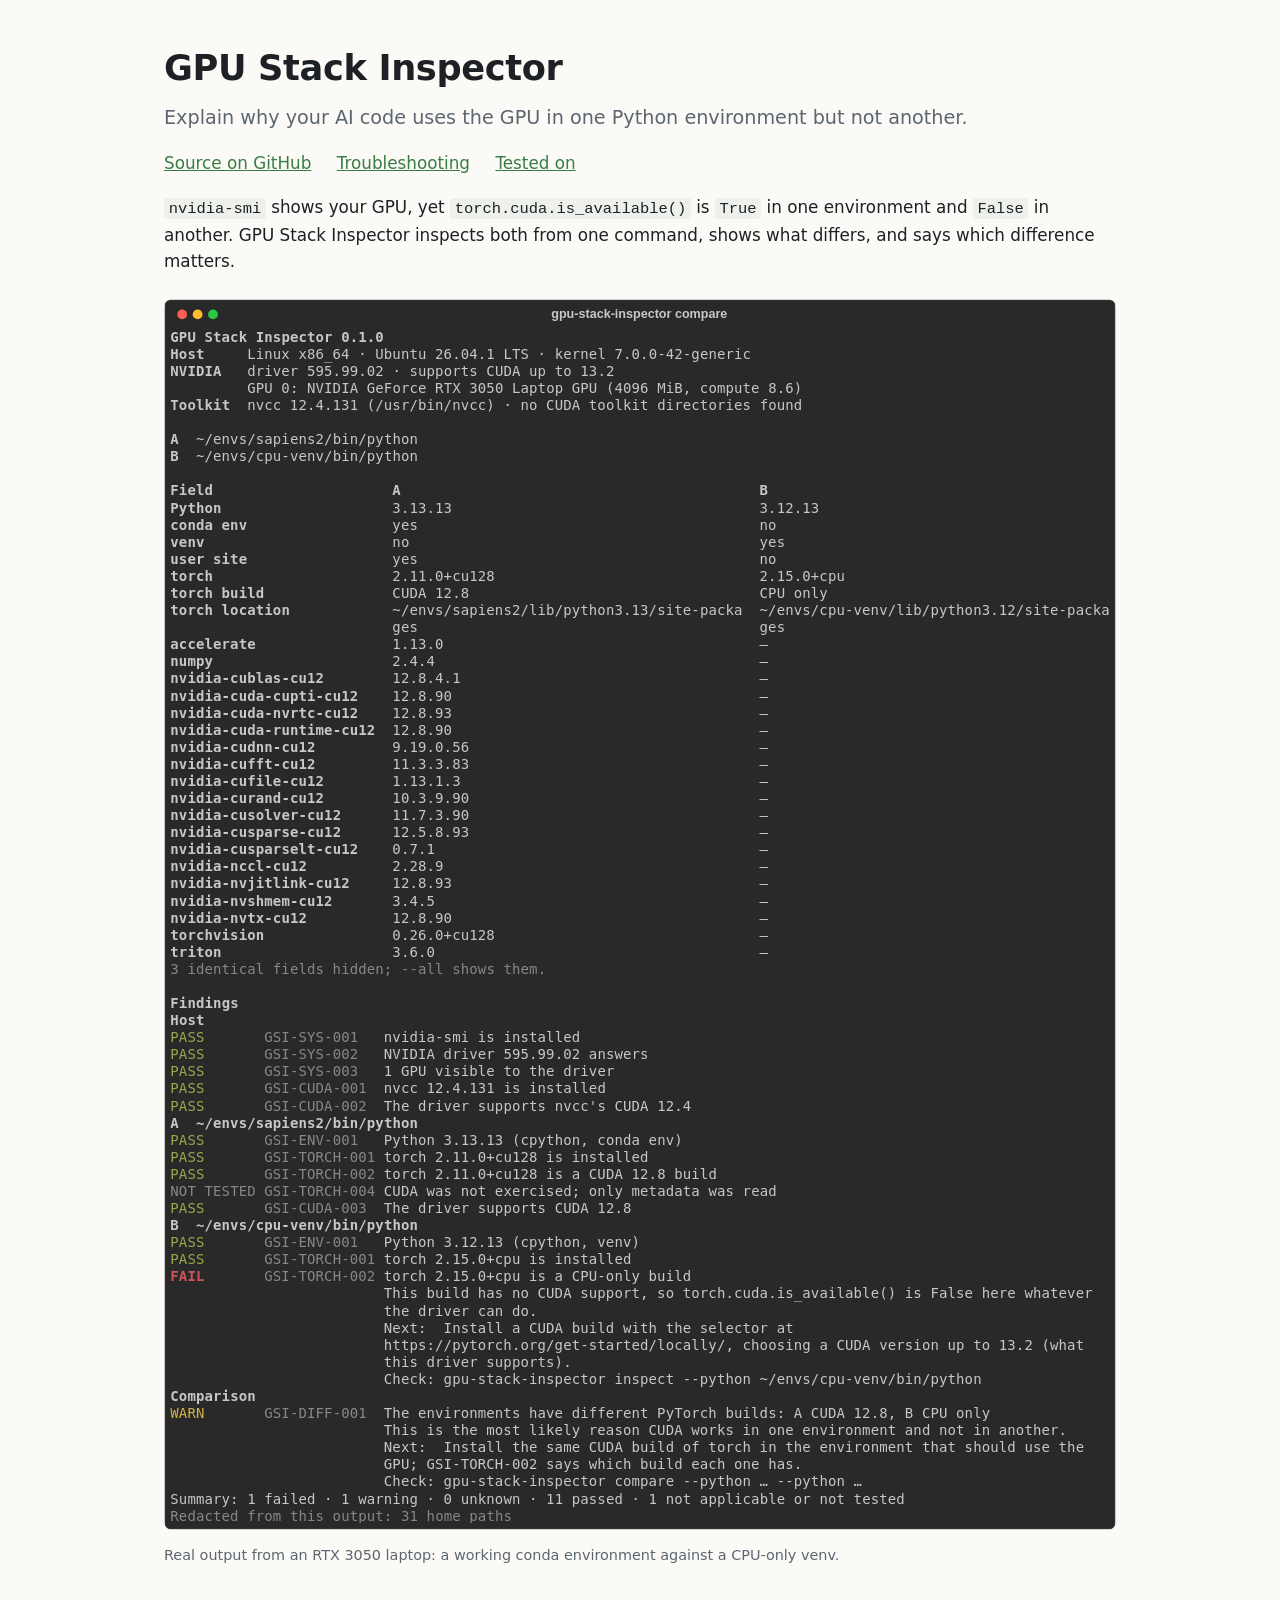
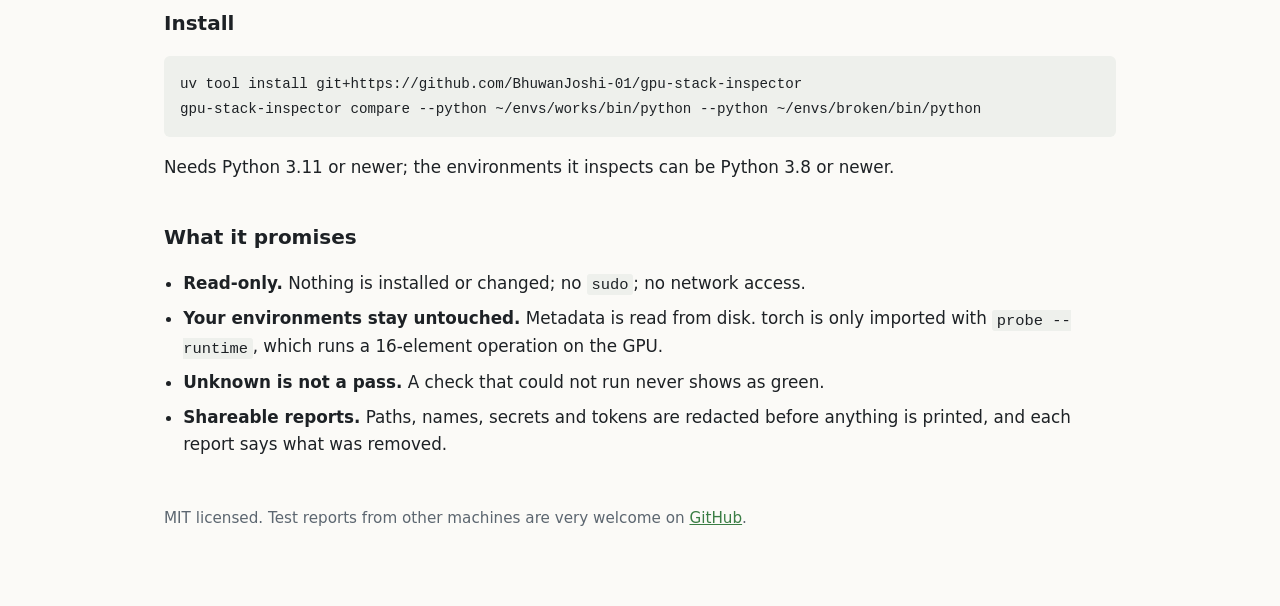
==== site/index.html @ 23713376 "Add a project website site/ is a single static page, like wayland-wallpaperengine's: the problem in " ====
<!doctype html>
<html lang="en">
<head>
  <meta charset="utf-8">
  <meta name="viewport" content="width=device-width, initial-scale=1">
  <title>GPU Stack Inspector</title>
  <meta name="description" content="Explain why your AI code uses the GPU in one Python environment but not another. Read-only, open source.">
  <link rel="stylesheet" href="style.css">
</head>
<body>
  <header>
    <h1>GPU Stack Inspector</h1>
    <p class="tagline">Explain why your AI code uses the GPU in one Python environment but not another.</p>
    <p class="links">
      <a href="https://github.com/BhuwanJoshi-01/gpu-stack-inspector">Source on GitHub</a>
      <a href="https://github.com/BhuwanJoshi-01/gpu-stack-inspector/blob/main/docs/troubleshooting.md">Troubleshooting</a>
      <a href="https://github.com/BhuwanJoshi-01/gpu-stack-inspector/blob/main/docs/support-matrix.md">Tested on</a>
    </p>
  </header>

  <main>
    <section>
      <p><code>nvidia-smi</code> shows your GPU, yet <code>torch.cuda.is_available()</code> is <code>True</code> in one
        environment and <code>False</code> in another. GPU Stack Inspector inspects both from one command, shows what
        differs, and says which difference matters.</p>
      <figure>
        <img src="assets/compare.svg" alt="compare output from a laptop with an RTX 3050: a conda environment with a CUDA 12.8 build of torch against a venv with a CPU-only build; the CPU-only build fails GSI-TORCH-002 and the comparison warns that the builds differ.">
        <figcaption>Real output from an RTX 3050 laptop: a working conda environment against a CPU-only venv.</figcaption>
      </figure>
    </section>

    <section>
      <h2>Install</h2>
      <pre><code>uv tool install git+https://github.com/BhuwanJoshi-01/gpu-stack-inspector
gpu-stack-inspector compare --python ~/envs/works/bin/python --python ~/envs/broken/bin/python</code></pre>
      <p>Needs Python 3.11 or newer; the environments it inspects can be Python 3.8 or newer.</p>
    </section>

    <section class="promises">
      <h2>What it promises</h2>
      <ul>
        <li><strong>Read-only.</strong> Nothing is installed or changed; no <code>sudo</code>; no network access.</li>
        <li><strong>Your environments stay untouched.</strong> Metadata is read from disk. torch is only imported with
          <code>probe --runtime</code>, which runs a 16-element operation on the GPU.</li>
        <li><strong>Unknown is not a pass.</strong> A check that could not run never shows as green.</li>
        <li><strong>Shareable reports.</strong> Paths, names, secrets and tokens are redacted before anything is
          printed, and each report says what was removed.</li>
      </ul>
    </section>
  </main>

  <footer>
    <p>MIT licensed. Test reports from other machines are very welcome on
      <a href="https://github.com/BhuwanJoshi-01/gpu-stack-inspector/issues">GitHub</a>.</p>
  </footer>
</body>
</html>
---- site/style.css ----
:root {
  --ink: #1d2125;
  --muted: #5c6670;
  --accent: #3a7d44;
  --paper: #fbfaf7;
  --code: #eef0ec;
  color-scheme: light dark;
}

@media (prefers-color-scheme: dark) {
  :root { --ink: #e6e8e3; --muted: #a2aaa2; --accent: #7fc48a; --paper: #15181a; --code: #23282b; }
}

* { box-sizing: border-box; }

body {
  margin: 0 auto;
  max-width: 62rem;
  padding: 2.5rem 1.25rem 4rem;
  background: var(--paper);
  color: var(--ink);
  font: 1.05rem/1.6 system-ui, -apple-system, "Segoe UI", sans-serif;
}

h1 { font-size: 2.2rem; margin: 0; letter-spacing: -0.01em; }
h2 { font-size: 1.25rem; margin-top: 2.5rem; }
.tagline { font-size: 1.2rem; color: var(--muted); margin: 0.4rem 0 1rem; }
.links a { margin-right: 1.25rem; }
a { color: var(--accent); }

code, pre { font-family: ui-monospace, "SFMono-Regular", Menlo, monospace; font-size: 0.92em; }
code { background: var(--code); padding: 0.1em 0.3em; border-radius: 3px; }
pre { background: var(--code); padding: 1rem; overflow-x: auto; border-radius: 6px; }
pre code { padding: 0; background: none; }

figure { margin: 1.5rem 0; }
figure img { width: 100%; height: auto; border-radius: 8px; }
figcaption { color: var(--muted); font-size: 0.9rem; margin-top: 0.4rem; }

.promises ul { padding-left: 1.2rem; }
.promises li { margin-bottom: 0.5rem; }
footer { margin-top: 3rem; color: var(--muted); font-size: 0.95rem; }
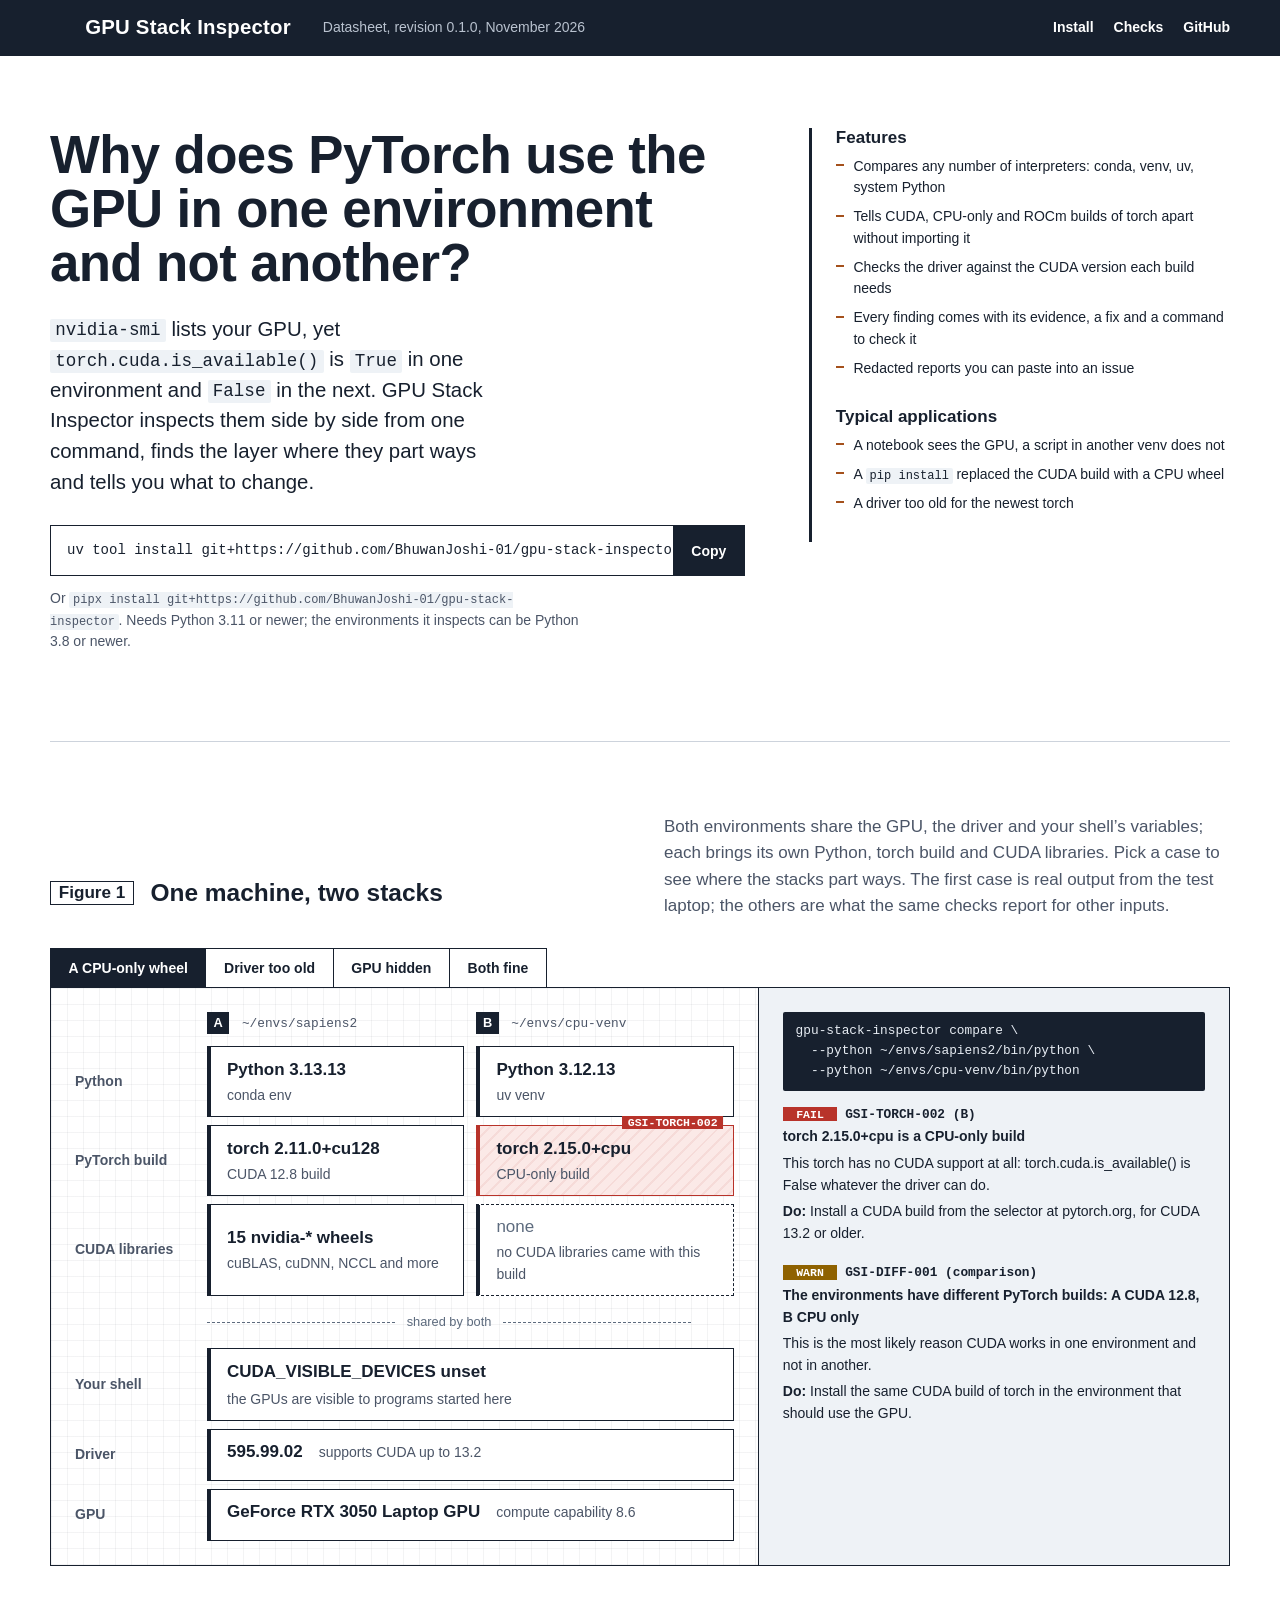
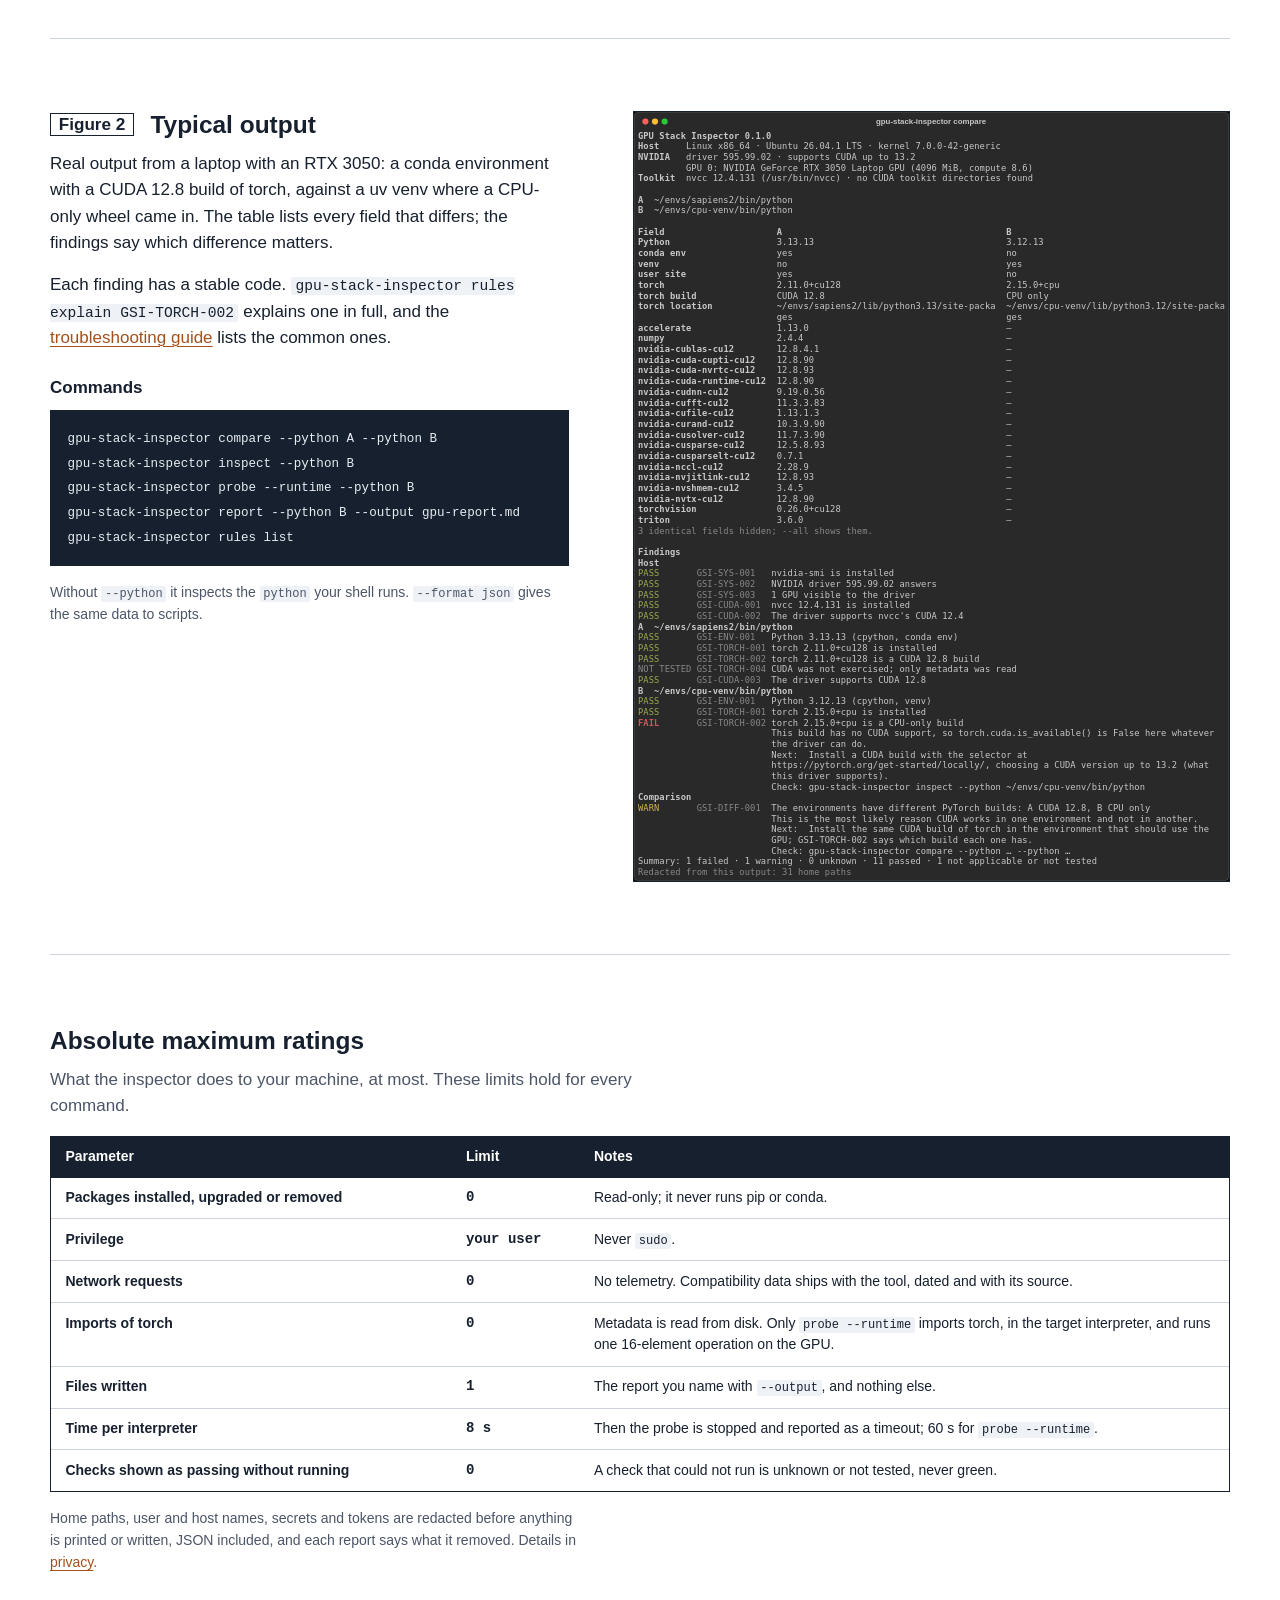
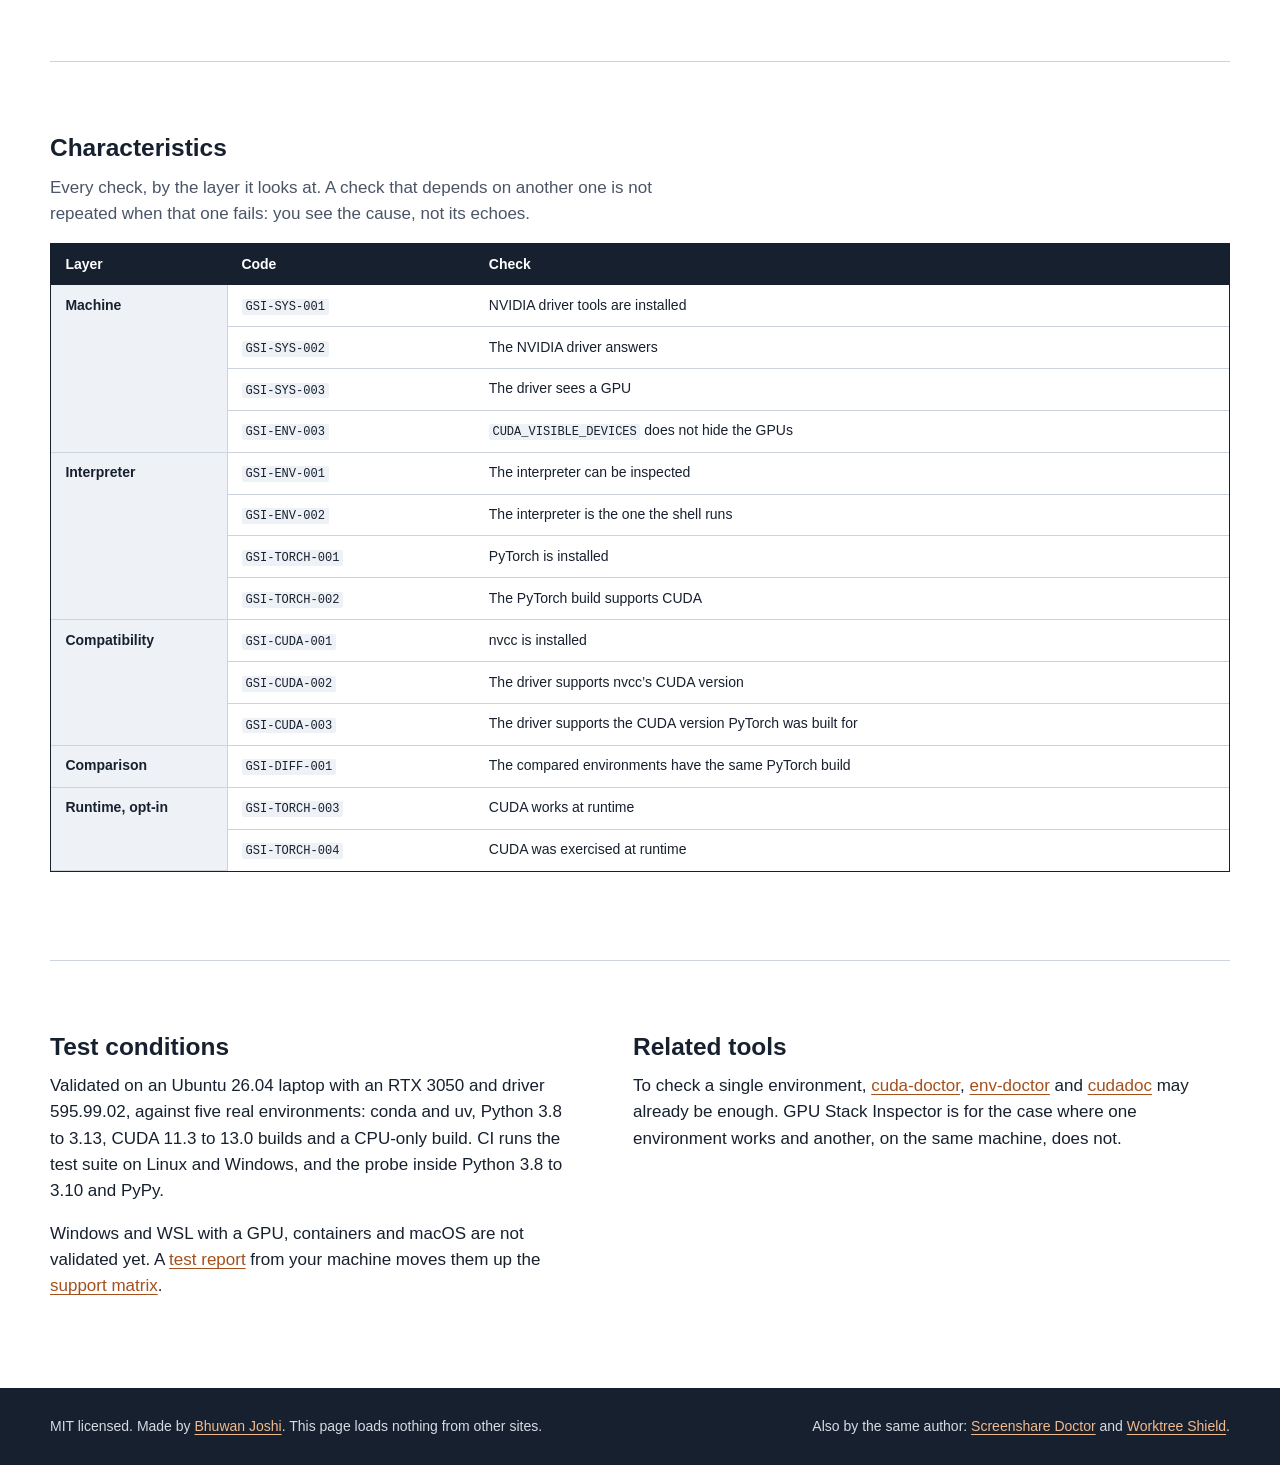
==== commit f481fcfa: "Redesign the website as a component datasheet The page now reads like a datasheet, the format GPU us" ====
--- a/site/index.html
+++ b/site/index.html
@@ -1,57 +1,224 @@
 <!doctype html>
 <html lang="en">
 <head>
-  <meta charset="utf-8">
-  <meta name="viewport" content="width=device-width, initial-scale=1">
-  <title>GPU Stack Inspector</title>
-  <meta name="description" content="Explain why your AI code uses the GPU in one Python environment but not another. Read-only, open source.">
-  <link rel="stylesheet" href="style.css">
+<meta charset="utf-8">
+<meta name="viewport" content="width=device-width, initial-scale=1">
+<title>GPU Stack Inspector: why PyTorch uses the GPU in one environment and not another</title>
+<meta name="description" content="Compare several Python environments on one machine and find out why torch.cuda.is_available() is True in one and False in another. Read-only, open source, MIT.">
+<link rel="canonical" href="https://bhuwanjoshi-01.github.io/gpu-stack-inspector/">
+<meta property="og:type" content="website">
+<meta property="og:title" content="GPU Stack Inspector">
+<meta property="og:description" content="Find out why PyTorch uses the GPU in one Python environment but not another. One command, read-only, with the evidence.">
+<meta property="og:url" content="https://bhuwanjoshi-01.github.io/gpu-stack-inspector/">
+<meta property="og:image" content="https://bhuwanjoshi-01.github.io/gpu-stack-inspector/assets/social-card.png">
+<meta property="og:image:width" content="1280">
+<meta property="og:image:height" content="640">
+<meta property="og:image:alt" content="GPU Stack Inspector: two Python environments on one GPU, one with a CUDA build of torch and one with a CPU-only build, marked as the difference that matters.">
+<meta name="twitter:card" content="summary_large_image">
+<meta name="theme-color" content="#17202e">
+<link rel="icon" href="assets/favicon.svg" type="image/svg+xml">
+<link rel="preload" href="assets/fonts/archivo.woff2" as="font" type="font/woff2" crossorigin>
+<link rel="stylesheet" href="style.css">
+<script src="main.js" defer></script>
 </head>
 <body>
-  <header>
-    <h1>GPU Stack Inspector</h1>
-    <p class="tagline">Explain why your AI code uses the GPU in one Python environment but not another.</p>
-    <p class="links">
-      <a href="https://github.com/BhuwanJoshi-01/gpu-stack-inspector">Source on GitHub</a>
-      <a href="https://github.com/BhuwanJoshi-01/gpu-stack-inspector/blob/main/docs/troubleshooting.md">Troubleshooting</a>
-      <a href="https://github.com/BhuwanJoshi-01/gpu-stack-inspector/blob/main/docs/support-matrix.md">Tested on</a>
-    </p>
-  </header>
-
-  <main>
-    <section>
-      <p><code>nvidia-smi</code> shows your GPU, yet <code>torch.cuda.is_available()</code> is <code>True</code> in one
-        environment and <code>False</code> in another. GPU Stack Inspector inspects both from one command, shows what
-        differs, and says which difference matters.</p>
-      <figure>
-        <img src="assets/compare.svg" alt="compare output from a laptop with an RTX 3050: a conda environment with a CUDA 12.8 build of torch against a venv with a CPU-only build; the CPU-only build fails GSI-TORCH-002 and the comparison warns that the builds differ.">
-        <figcaption>Real output from an RTX 3050 laptop: a working conda environment against a CPU-only venv.</figcaption>
-      </figure>
-    </section>
-
-    <section>
-      <h2>Install</h2>
-      <pre><code>uv tool install git+https://github.com/BhuwanJoshi-01/gpu-stack-inspector
-gpu-stack-inspector compare --python ~/envs/works/bin/python --python ~/envs/broken/bin/python</code></pre>
-      <p>Needs Python 3.11 or newer; the environments it inspects can be Python 3.8 or newer.</p>
-    </section>
-
-    <section class="promises">
-      <h2>What it promises</h2>
-      <ul>
-        <li><strong>Read-only.</strong> Nothing is installed or changed; no <code>sudo</code>; no network access.</li>
-        <li><strong>Your environments stay untouched.</strong> Metadata is read from disk. torch is only imported with
-          <code>probe --runtime</code>, which runs a 16-element operation on the GPU.</li>
-        <li><strong>Unknown is not a pass.</strong> A check that could not run never shows as green.</li>
-        <li><strong>Shareable reports.</strong> Paths, names, secrets and tokens are redacted before anything is
-          printed, and each report says what was removed.</li>
+
+<header class="masthead">
+  <div class="wrap masthead-row">
+    <a class="part" href="#top" aria-label="GPU Stack Inspector, top of the page">
+      <svg class="part-mark" viewBox="0 0 32 32" aria-hidden="true"><use href="assets/favicon.svg#mark"/></svg>
+      <span class="part-name">GPU Stack Inspector</span>
+    </a>
+    <p class="part-rev">Datasheet, revision 0.1.0, November 2026</p>
+    <nav class="masthead-nav" aria-label="Page">
+      <a href="#install">Install</a>
+      <a href="#checks">Checks</a>
+      <a href="https://github.com/BhuwanJoshi-01/gpu-stack-inspector">GitHub</a>
+    </nav>
+  </div>
+</header>
+
+<main id="top">
+  <section class="intro wrap" aria-labelledby="title">
+    <div class="intro-main">
+      <h1 id="title">Why does PyTorch use the GPU in one environment and not another?</h1>
+      <p class="lede"><code>nvidia-smi</code> lists your GPU, yet <code>torch.cuda.is_available()</code> is
+        <code>True</code> in one environment and <code>False</code> in the next. GPU Stack Inspector inspects them
+        side by side from one command, finds the layer where they part ways and tells you what to change.</p>
+      <div class="command" id="install">
+        <code id="install-command">uv tool install git+https://github.com/BhuwanJoshi-01/gpu-stack-inspector</code>
+        <button class="copy" type="button" data-copy="install-command">Copy</button>
+      </div>
+      <p class="fine">Or <code>pipx install git+https://github.com/BhuwanJoshi-01/gpu-stack-inspector</code>.
+        Needs Python 3.11 or newer; the environments it inspects can be Python 3.8 or newer.</p>
+    </div>
+    <aside class="intro-side" aria-label="Summary">
+      <h2 class="side-title">Features</h2>
+      <ul class="ticks">
+        <li>Compares any number of interpreters: conda, venv, uv, system Python</li>
+        <li>Tells CUDA, CPU-only and ROCm builds of torch apart without importing it</li>
+        <li>Checks the driver against the CUDA version each build needs</li>
+        <li>Every finding comes with its evidence, a fix and a command to check it</li>
+        <li>Redacted reports you can paste into an issue</li>
       </ul>
-    </section>
-  </main>
-
-  <footer>
-    <p>MIT licensed. Test reports from other machines are very welcome on
-      <a href="https://github.com/BhuwanJoshi-01/gpu-stack-inspector/issues">GitHub</a>.</p>
-  </footer>
+      <h2 class="side-title">Typical applications</h2>
+      <ul class="ticks">
+        <li>A notebook sees the GPU, a script in another venv does not</li>
+        <li>A <code>pip install</code> replaced the CUDA build with a CPU wheel</li>
+        <li>A driver too old for the newest torch</li>
+      </ul>
+    </aside>
+  </section>
+
+  <section class="figure-block wrap" aria-labelledby="diagram-title">
+    <div class="figure-head">
+      <h2 id="diagram-title"><span class="fig-no">Figure 1</span> One machine, two stacks</h2>
+      <p>Both environments share the GPU, the driver and your shell’s variables; each brings its own Python,
+        torch build and CUDA libraries. Pick a case to see where the stacks part ways. The first case is real
+        output from the test laptop; the others are what the same checks report for other inputs.</p>
+    </div>
+
+    <div class="cases" role="tablist" aria-label="Cases">
+      <button role="tab" type="button" id="case-cpu" aria-controls="diagram" aria-selected="true" data-case="cpu">A CPU-only wheel</button>
+      <button role="tab" type="button" id="case-driver" aria-controls="diagram" aria-selected="false" tabindex="-1" data-case="driver">Driver too old</button>
+      <button role="tab" type="button" id="case-hidden" aria-controls="diagram" aria-selected="false" tabindex="-1" data-case="hidden">GPU hidden</button>
+      <button role="tab" type="button" id="case-ok" aria-controls="diagram" aria-selected="false" tabindex="-1" data-case="ok">Both fine</button>
+    </div>
+
+    <div class="diagram" id="diagram" role="tabpanel" aria-labelledby="case-cpu" data-case="cpu">
+      <div class="stacks">
+        <p class="layer-label" style="grid-area: lpy">Python</p>
+        <p class="layer-label" style="grid-area: lto">PyTorch build</p>
+        <p class="layer-label" style="grid-area: lli">CUDA libraries</p>
+        <p class="layer-label" style="grid-area: lsh">Your shell</p>
+        <p class="layer-label" style="grid-area: ldr">Driver</p>
+        <p class="layer-label" style="grid-area: lgp">GPU</p>
+
+        <p class="env-head" style="grid-area: ha"><span class="env-key">A</span> <span data-field="a-path"></span></p>
+        <p class="env-head" style="grid-area: hb"><span class="env-key">B</span> <span data-field="b-path"></span></p>
+
+        <div class="block" style="grid-area: apy" data-block="a-python"></div>
+        <div class="block" style="grid-area: ato" data-block="a-torch"></div>
+        <div class="block" style="grid-area: ali" data-block="a-libs"></div>
+        <div class="block" style="grid-area: bpy" data-block="b-python"></div>
+        <div class="block" style="grid-area: bto" data-block="b-torch"></div>
+        <div class="block" style="grid-area: bli" data-block="b-libs"></div>
+
+        <p class="shared-rule" style="grid-area: sr">shared by both</p>
+
+        <div class="block block-wide" style="grid-area: shell" data-block="shell"></div>
+        <div class="block block-wide" style="grid-area: drv" data-block="driver"></div>
+        <div class="block block-wide" style="grid-area: gpu" data-block="gpu"></div>
+      </div>
+
+      <div class="verdict" aria-live="polite">
+        <p class="verdict-command"><code data-field="command"></code></p>
+        <ul class="findings" data-field="findings"></ul>
+      </div>
+    </div>
+    <noscript><p class="fine">The diagram needs JavaScript to switch cases; Figure 2 shows real output.</p></noscript>
+  </section>
+
+  <section class="wrap two-col" aria-labelledby="output-title">
+    <div>
+      <h2 id="output-title"><span class="fig-no">Figure 2</span> Typical output</h2>
+      <p>Real output from a laptop with an RTX 3050: a conda environment with a CUDA 12.8 build of torch, against a
+        uv venv where a CPU-only wheel came in. The table lists every field that differs; the findings say which
+        difference matters.</p>
+      <p>Each finding has a stable code. <code>gpu-stack-inspector rules explain GSI-TORCH-002</code> explains one in
+        full, and the <a href="https://github.com/BhuwanJoshi-01/gpu-stack-inspector/blob/main/docs/troubleshooting.md">troubleshooting guide</a>
+        lists the common ones.</p>
+      <h3>Commands</h3>
+<pre class="listing"><code>gpu-stack-inspector compare --python A --python B
+gpu-stack-inspector inspect --python B
+gpu-stack-inspector probe --runtime --python B
+gpu-stack-inspector report --python B --output gpu-report.md
+gpu-stack-inspector rules list</code></pre>
+      <p class="fine">Without <code>--python</code> it inspects the <code>python</code> your shell runs.
+        <code>--format json</code> gives the same data to scripts.</p>
+    </div>
+    <figure class="terminal">
+      <img src="assets/compare.svg" width="1360" height="1758" loading="lazy" alt="compare output: a table of the two environments, where the torch build is CUDA 12.8 in A and CPU only in B and fifteen nvidia CUDA wheels are missing from B, followed by the findings: FAIL GSI-TORCH-002 for the CPU-only build and WARN GSI-DIFF-001 because the builds differ.">
+    </figure>
+  </section>
+
+  <section class="wrap" aria-labelledby="ratings-title">
+    <h2 id="ratings-title">Absolute maximum ratings</h2>
+    <p class="section-lede">What the inspector does to your machine, at most. These limits hold for every command.</p>
+    <div class="table-scroll">
+      <table class="ratings">
+        <thead><tr><th scope="col">Parameter</th><th scope="col">Limit</th><th scope="col">Notes</th></tr></thead>
+        <tbody>
+          <tr><th scope="row">Packages installed, upgraded or removed</th><td class="num">0</td><td>Read-only; it never runs pip or conda.</td></tr>
+          <tr><th scope="row">Privilege</th><td class="num">your user</td><td>Never <code>sudo</code>.</td></tr>
+          <tr><th scope="row">Network requests</th><td class="num">0</td><td>No telemetry. Compatibility data ships with the tool, dated and with its source.</td></tr>
+          <tr><th scope="row">Imports of torch</th><td class="num">0</td><td>Metadata is read from disk. Only <code>probe --runtime</code> imports torch, in the target interpreter, and runs one 16-element operation on the GPU.</td></tr>
+          <tr><th scope="row">Files written</th><td class="num">1</td><td>The report you name with <code>--output</code>, and nothing else.</td></tr>
+          <tr><th scope="row">Time per interpreter</th><td class="num">8 s</td><td>Then the probe is stopped and reported as a timeout; 60 s for <code>probe --runtime</code>.</td></tr>
+          <tr><th scope="row">Checks shown as passing without running</th><td class="num">0</td><td>A check that could not run is unknown or not tested, never green.</td></tr>
+        </tbody>
+      </table>
+    </div>
+    <p class="fine">Home paths, user and host names, secrets and tokens are redacted before anything is printed or
+      written, JSON included, and each report says what it removed. Details in
+      <a href="https://github.com/BhuwanJoshi-01/gpu-stack-inspector/blob/main/docs/privacy.md">privacy</a>.</p>
+  </section>
+
+  <section class="wrap" id="checks" aria-labelledby="checks-title">
+    <h2 id="checks-title">Characteristics</h2>
+    <p class="section-lede">Every check, by the layer it looks at. A check that depends on another one is not
+      repeated when that one fails: you see the cause, not its echoes.</p>
+    <div class="table-scroll">
+      <table class="checks">
+        <thead><tr><th scope="col">Layer</th><th scope="col">Code</th><th scope="col">Check</th></tr></thead>
+        <tbody>
+          <tr><th scope="rowgroup" rowspan="4">Machine</th><td><code>GSI-SYS-001</code></td><td>NVIDIA driver tools are installed</td></tr>
+          <tr><td><code>GSI-SYS-002</code></td><td>The NVIDIA driver answers</td></tr>
+          <tr><td><code>GSI-SYS-003</code></td><td>The driver sees a GPU</td></tr>
+          <tr><td><code>GSI-ENV-003</code></td><td><code>CUDA_VISIBLE_DEVICES</code> does not hide the GPUs</td></tr>
+          <tr><th scope="rowgroup" rowspan="4">Interpreter</th><td><code>GSI-ENV-001</code></td><td>The interpreter can be inspected</td></tr>
+          <tr><td><code>GSI-ENV-002</code></td><td>The interpreter is the one the shell runs</td></tr>
+          <tr><td><code>GSI-TORCH-001</code></td><td>PyTorch is installed</td></tr>
+          <tr><td><code>GSI-TORCH-002</code></td><td>The PyTorch build supports CUDA</td></tr>
+          <tr><th scope="rowgroup" rowspan="3">Compatibility</th><td><code>GSI-CUDA-001</code></td><td>nvcc is installed</td></tr>
+          <tr><td><code>GSI-CUDA-002</code></td><td>The driver supports nvcc’s CUDA version</td></tr>
+          <tr><td><code>GSI-CUDA-003</code></td><td>The driver supports the CUDA version PyTorch was built for</td></tr>
+          <tr><th scope="rowgroup" rowspan="1">Comparison</th><td><code>GSI-DIFF-001</code></td><td>The compared environments have the same PyTorch build</td></tr>
+          <tr><th scope="rowgroup" rowspan="2">Runtime, opt-in</th><td><code>GSI-TORCH-003</code></td><td>CUDA works at runtime</td></tr>
+          <tr><td><code>GSI-TORCH-004</code></td><td>CUDA was exercised at runtime</td></tr>
+        </tbody>
+      </table>
+    </div>
+  </section>
+
+  <section class="wrap two-col" aria-labelledby="tested-title">
+    <div>
+      <h2 id="tested-title">Test conditions</h2>
+      <p>Validated on an Ubuntu 26.04 laptop with an RTX 3050 and driver 595.99.02, against five real environments:
+        conda and uv, Python 3.8 to 3.13, CUDA 11.3 to 13.0 builds and a CPU-only build. CI runs the test suite on
+        Linux and Windows, and the probe inside Python 3.8 to 3.10 and PyPy.</p>
+      <p>Windows and WSL with a GPU, containers and macOS are not validated yet. A
+        <a href="https://github.com/BhuwanJoshi-01/gpu-stack-inspector/issues/new?template=test_report.yml">test report</a>
+        from your machine moves them up the
+        <a href="https://github.com/BhuwanJoshi-01/gpu-stack-inspector/blob/main/docs/support-matrix.md">support matrix</a>.</p>
+    </div>
+    <div>
+      <h2>Related tools</h2>
+      <p>To check a single environment, <a href="https://pypi.org/project/cuda-doctor/">cuda-doctor</a>,
+        <a href="https://github.com/mitulgarg/env-doctor">env-doctor</a> and
+        <a href="https://www.cudadoc.com/docs/quickstart">cudadoc</a> may already be enough. GPU Stack Inspector is
+        for the case where one environment works and another, on the same machine, does not.</p>
+    </div>
+  </section>
+</main>
+
+<footer class="colophon">
+  <div class="wrap colophon-row">
+    <p>MIT licensed. Made by <a href="https://github.com/BhuwanJoshi-01">Bhuwan Joshi</a>.
+      This page loads nothing from other sites.</p>
+    <p>Also by the same author: <a href="https://bhuwanjoshi-01.github.io/screenshare-doctor/">Screenshare Doctor</a>
+      and <a href="https://bhuwanjoshi-01.github.io/worktree-shield/">Worktree Shield</a>.</p>
+  </div>
+</footer>
 </body>
 </html>
--- a/site/style.css
+++ b/site/style.css
@@ -1,42 +1,494 @@
+/* GPU Stack Inspector project page, set as a component datasheet.
+   SPDX-License-Identifier: MIT */
+
+@font-face {
+    font-family: "Archivo";
+    src: url("assets/fonts/archivo.woff2") format("woff2");
+    font-weight: 100 900;
+    font-stretch: 62% 125%;
+    font-display: swap;
+}
+@font-face {
+    font-family: "IBM Plex Mono";
+    src: url("assets/fonts/ibm-plex-mono-400.woff2") format("woff2");
+    font-weight: 400;
+    font-display: swap;
+}
+@font-face {
+    font-family: "IBM Plex Mono";
+    src: url("assets/fonts/ibm-plex-mono-600.woff2") format("woff2");
+    font-weight: 600;
+    font-display: swap;
+}
+
 :root {
-  --ink: #1d2125;
-  --muted: #5c6670;
-  --accent: #3a7d44;
-  --paper: #fbfaf7;
-  --code: #eef0ec;
-  color-scheme: light dark;
-}
-
-@media (prefers-color-scheme: dark) {
-  :root { --ink: #e6e8e3; --muted: #a2aaa2; --accent: #7fc48a; --paper: #15181a; --code: #23282b; }
-}
-
-* { box-sizing: border-box; }
+    --paper: #ffffff;
+    --ink: #17202e;
+    --ink-soft: #4b5567;
+    --rule: #cdd3dc;
+    --panel: #eef2f6;
+    --copper: #a4501c;
+    --copper-soft: #f4e4d8;
+    --pass: #23734a;
+    --fail: #b8332a;
+    --fail-soft: #fbe9e7;
+    --warn: #8f6200;
+    --warn-soft: #fbf1d9;
+    --muted: #5d6b7e;
+
+    --sans: "Archivo", "Helvetica Neue", Arial, sans-serif;
+    --mono: "IBM Plex Mono", ui-monospace, "SFMono-Regular", Menlo, monospace;
+
+    /* 1.2 scale from 17px */
+    --step--1: 0.875rem;
+    --step-0: 1.0625rem;
+    --step-1: 1.275rem;
+    --step-2: 1.53rem;
+    --step-3: clamp(1.9rem, 1.2rem + 3vw, 3.3rem);
+
+    --gutter: clamp(1rem, 4vw, 2.5rem);
+}
+
+*, *::before, *::after { box-sizing: border-box; }
+
+html { scroll-behavior: smooth; scroll-padding-top: 4.5rem; }
+@media (prefers-reduced-motion: reduce) { html { scroll-behavior: auto; } }
 
 body {
-  margin: 0 auto;
-  max-width: 62rem;
-  padding: 2.5rem 1.25rem 4rem;
-  background: var(--paper);
-  color: var(--ink);
-  font: 1.05rem/1.6 system-ui, -apple-system, "Segoe UI", sans-serif;
-}
-
-h1 { font-size: 2.2rem; margin: 0; letter-spacing: -0.01em; }
-h2 { font-size: 1.25rem; margin-top: 2.5rem; }
-.tagline { font-size: 1.2rem; color: var(--muted); margin: 0.4rem 0 1rem; }
-.links a { margin-right: 1.25rem; }
-a { color: var(--accent); }
-
-code, pre { font-family: ui-monospace, "SFMono-Regular", Menlo, monospace; font-size: 0.92em; }
-code { background: var(--code); padding: 0.1em 0.3em; border-radius: 3px; }
-pre { background: var(--code); padding: 1rem; overflow-x: auto; border-radius: 6px; }
-pre code { padding: 0; background: none; }
-
-figure { margin: 1.5rem 0; }
-figure img { width: 100%; height: auto; border-radius: 8px; }
-figcaption { color: var(--muted); font-size: 0.9rem; margin-top: 0.4rem; }
-
-.promises ul { padding-left: 1.2rem; }
-.promises li { margin-bottom: 0.5rem; }
-footer { margin-top: 3rem; color: var(--muted); font-size: 0.95rem; }
+    margin: 0;
+    background: var(--paper);
+    color: var(--ink);
+    font-family: var(--sans);
+    font-size: var(--step-0);
+    line-height: 1.55;
+    font-variation-settings: "wdth" 100;
+    -webkit-font-smoothing: antialiased;
+    text-rendering: optimizeLegibility;
+}
+
+a { color: var(--copper); text-underline-offset: 0.18em; text-decoration-thickness: 1px; }
+a:hover { text-decoration-thickness: 2px; }
+
+:focus-visible {
+    outline: 2px solid var(--copper);
+    outline-offset: 3px;
+}
+
+code, pre { font-family: var(--mono); font-size: 0.86em; }
+p code, li code, td code, th code {
+    background: var(--panel);
+    padding: 0.08em 0.3em;
+    border-radius: 2px;
+    overflow-wrap: anywhere;
+}
+
+h1, h2, h3 { margin: 0; text-wrap: balance; font-weight: 700; }
+h2 {
+    font-size: var(--step-2);
+    font-stretch: 80%;
+    font-variation-settings: "wdth" 80;
+    line-height: 1.15;
+    margin-bottom: 0.75rem;
+}
+h3 {
+    font-size: var(--step-0);
+    font-weight: 650;
+    margin: 1.5rem 0 0.5rem;
+}
+p { margin: 0 0 1rem; max-width: 68ch; }
+
+.wrap { width: min(1180px, 100% - 2 * var(--gutter)); margin-inline: auto; }
+
+.fine { font-size: var(--step--1); color: var(--ink-soft); }
+.section-lede { color: var(--ink-soft); }
+
+/* ---------- masthead: the datasheet's header strip ---------- */
+
+.masthead {
+    position: sticky;
+    top: 0;
+    z-index: 10;
+    background: var(--ink);
+    color: var(--paper);
+}
+.masthead-row {
+    display: flex;
+    align-items: center;
+    gap: 1rem 2rem;
+    min-height: 3.5rem;
+}
+.part {
+    display: inline-flex;
+    align-items: center;
+    gap: 0.6rem;
+    color: inherit;
+    text-decoration: none;
+    font-weight: 700;
+    font-variation-settings: "wdth" 75;
+    font-size: var(--step-1);
+    letter-spacing: 0.01em;
+}
+.part-mark { width: 1.6rem; height: 1.6rem; }
+.part-rev {
+    margin: 0;
+    font-size: var(--step--1);
+    color: #b9c2cf;
+}
+.masthead-nav { margin-left: auto; display: flex; gap: 1.25rem; }
+.masthead-nav a { color: var(--paper); text-decoration: none; font-size: var(--step--1); font-weight: 600; }
+.masthead-nav a:hover { text-decoration: underline; }
+.masthead :focus-visible { outline-color: #f0b98e; }
+
+@media (max-width: 760px) {
+    .part-rev { display: none; }
+}
+@media (max-width: 460px) {
+    .masthead-nav a:not(:last-child) { display: none; }
+}
+
+/* ---------- introduction: title on the left, features column on the right ---------- */
+
+main > section { padding-block: clamp(2.5rem, 6vw, 4.5rem); border-bottom: 1px solid var(--rule); }
+main > section:last-child { border-bottom: 0; }
+
+.intro {
+    display: grid;
+    grid-template-columns: minmax(0, 1.65fr) minmax(0, 1fr);
+    gap: clamp(2rem, 5vw, 4.5rem);
+    align-items: start;
+}
+h1 {
+    font-size: var(--step-3);
+    font-weight: 800;
+    font-variation-settings: "wdth" 72;
+    line-height: 1.02;
+    letter-spacing: -0.012em;
+    margin-bottom: 1.5rem;
+}
+.lede { font-size: var(--step-1); line-height: 1.5; max-width: 40ch; }
+@media (max-width: 1000px) { .lede { max-width: 52ch; } }
+
+.command {
+    display: flex;
+    align-items: stretch;
+    margin: 1.75rem 0 0.75rem;
+    border: 1px solid var(--ink);
+    max-width: 44rem;
+}
+.command code {
+    flex: 1;
+    min-width: 0;
+    padding: 0.85rem 1rem;
+    font-size: var(--step--1);
+    overflow-x: auto;
+    white-space: nowrap;
+    background: var(--paper);
+}
+.copy {
+    border: 0;
+    border-left: 1px solid var(--ink);
+    background: var(--ink);
+    color: var(--paper);
+    font: 600 var(--step--1) var(--sans);
+    padding: 0 1.1rem;
+    cursor: pointer;
+}
+.copy:hover { background: #2a3548; }
+.copy[data-state="done"] { background: var(--pass); }
+
+.intro-side {
+    border-left: 3px solid var(--ink);
+    padding-left: 1.5rem;
+}
+.side-title {
+    font-size: var(--step-0);
+    font-variation-settings: "wdth" 100;
+    font-weight: 700;
+    margin: 0 0 0.5rem;
+}
+.side-title + .ticks { margin-bottom: 1.75rem; }
+.ticks { list-style: none; margin: 0; padding: 0; font-size: var(--step--1); }
+.ticks li { position: relative; padding-left: 1.1rem; margin-bottom: 0.45rem; }
+.ticks li::before {
+    content: "";
+    position: absolute;
+    left: 0;
+    top: 0.6em;
+    width: 0.5rem;
+    height: 2px;
+    background: var(--copper);
+}
+
+@media (max-width: 860px) {
+    .intro { grid-template-columns: minmax(0, 1fr); }
+    .intro-side { border-left: 0; border-top: 3px solid var(--ink); padding: 1.25rem 0 0; }
+}
+
+/* ---------- figure 1: the block diagram ---------- */
+
+.fig-no {
+    display: inline-block;
+    margin-right: 0.6rem;
+    padding: 0.05em 0.45em;
+    border: 1px solid currentColor;
+    font-size: 0.7em;
+    font-weight: 600;
+    vertical-align: 0.18em;
+    font-variation-settings: "wdth" 100;
+}
+.figure-head { display: grid; grid-template-columns: minmax(0, 1fr) minmax(0, 1fr); gap: 1rem 3rem; align-items: end; }
+.figure-head p { color: var(--ink-soft); margin: 0; }
+@media (max-width: 860px) { .figure-head { grid-template-columns: minmax(0, 1fr); } }
+
+.cases {
+    display: flex;
+    flex-wrap: wrap;
+    gap: 0;
+    margin: 1.75rem 0 0;
+    border: 1px solid var(--ink);
+    border-bottom: 0;
+    width: fit-content;
+    max-width: 100%;
+}
+.cases [role="tab"] {
+    border: 0;
+    border-right: 1px solid var(--ink);
+    background: var(--paper);
+    color: var(--ink);
+    font: 600 var(--step--1) var(--sans);
+    padding: 0.7rem 1.1rem;
+    cursor: pointer;
+}
+.cases [role="tab"]:last-child { border-right: 0; }
+.cases [role="tab"]:hover { background: var(--panel); }
+.cases [role="tab"][aria-selected="true"] { background: var(--ink); color: var(--paper); }
+.cases [role="tab"]:focus-visible { outline-offset: -4px; outline-color: var(--copper); }
+
+.diagram {
+    display: grid;
+    grid-template-columns: minmax(0, 1.5fr) minmax(0, 1fr);
+    border: 1px solid var(--ink);
+    background:
+        linear-gradient(var(--paper), var(--paper)) padding-box,
+        var(--ink);
+}
+@media (max-width: 960px) { .diagram { grid-template-columns: minmax(0, 1fr); } }
+
+.stacks {
+    display: grid;
+    grid-template-columns: 7.5rem minmax(0, 1fr) minmax(0, 1fr);
+    grid-template-rows: auto repeat(3, minmax(4.25rem, auto)) 2.25rem repeat(3, minmax(3.25rem, auto));
+    grid-template-areas:
+        ".   ha    hb"
+        "lpy apy   bpy"
+        "lto ato   bto"
+        "lli ali   bli"
+        ".   sr    sr"
+        "lsh shell shell"
+        "ldr drv   drv"
+        "lgp gpu   gpu";
+    gap: 0.5rem 0.75rem;
+    padding: 1.5rem;
+    background-image:
+        linear-gradient(to right, rgba(23, 32, 46, 0.05) 1px, transparent 1px),
+        linear-gradient(to bottom, rgba(23, 32, 46, 0.05) 1px, transparent 1px);
+    background-size: 16px 16px;
+}
+.layer-label {
+    margin: 0;
+    align-self: center;
+    font-size: var(--step--1);
+    font-weight: 600;
+    color: var(--ink-soft);
+    font-variation-settings: "wdth" 85;
+}
+.env-head {
+    margin: 0 0 0.25rem;
+    font-family: var(--mono);
+    font-size: 0.8rem;
+    color: var(--ink-soft);
+    overflow-wrap: anywhere;
+}
+.env-key {
+    display: inline-grid;
+    place-items: center;
+    width: 1.4rem;
+    height: 1.4rem;
+    margin-right: 0.3rem;
+    background: var(--ink);
+    color: var(--paper);
+    font-family: var(--sans);
+    font-weight: 700;
+    font-size: 0.8rem;
+}
+.shared-rule {
+    margin: 0;
+    align-self: center;
+    display: flex;
+    align-items: center;
+    gap: 0.75rem;
+    font-size: 0.8rem;
+    color: var(--muted);
+}
+.shared-rule::before, .shared-rule::after {
+    content: "";
+    flex: 1;
+    border-top: 1px dashed var(--muted);
+}
+
+.block {
+    position: relative;
+    display: flex;
+    flex-direction: column;
+    justify-content: center;
+    gap: 0.1rem;
+    padding: 0.6rem 0.8rem 0.6rem 1rem;
+    background: var(--paper);
+    border: 1px solid var(--ink);
+    border-left-width: 4px;
+    min-width: 0;
+    transition: background-color 180ms ease, border-color 180ms ease;
+}
+.block-wide { flex-direction: row; justify-content: flex-start; align-items: baseline; flex-wrap: wrap; gap: 0.2rem 1rem; }
+.block strong { font-weight: 650; font-size: var(--step-0); overflow-wrap: anywhere; }
+.block span { font-size: var(--step--1); color: var(--ink-soft); overflow-wrap: anywhere; }
+.block[data-state="fail"] {
+    border-color: var(--fail);
+    background:
+        repeating-linear-gradient(135deg, transparent 0 7px, rgba(184, 51, 42, 0.08) 7px 9px),
+        var(--fail-soft);
+}
+.block[data-state="warn"] {
+    border-color: var(--warn);
+    background:
+        repeating-linear-gradient(135deg, transparent 0 7px, rgba(143, 98, 0, 0.09) 7px 9px),
+        var(--warn-soft);
+}
+.block[data-state="fail"]::after, .block[data-state="warn"]::after {
+    content: attr(data-code);
+    position: absolute;
+    top: -0.65rem;
+    right: 0.6rem;
+    padding: 0 0.35rem;
+    font: 600 0.72rem var(--mono);
+    color: var(--paper);
+    background: var(--fail);
+}
+.block[data-state="warn"]::after { background: var(--warn); }
+.block[data-state="empty"] { border-style: dashed; border-left-style: solid; }
+.block[data-state="empty"] strong { color: var(--muted); font-weight: 500; }
+
+@media (prefers-reduced-motion: reduce) { .block { transition: none; } }
+
+.block-layer { display: none; }
+
+@media (max-width: 560px) {
+    .stacks {
+        grid-template-columns: minmax(0, 1fr) minmax(0, 1fr);
+        grid-template-rows: auto repeat(3, minmax(4rem, auto)) 2rem repeat(3, auto);
+        grid-template-areas:
+            "ha    hb"
+            "apy   bpy"
+            "ato   bto"
+            "ali   bli"
+            "sr    sr"
+            "shell shell"
+            "drv   drv"
+            "gpu   gpu";
+        padding: 1rem;
+        gap: 0.4rem 0.5rem;
+    }
+    .layer-label { display: none; }
+    .block-layer { display: block; flex-basis: 100%; font-style: normal; font-size: 0.72rem; color: var(--muted); }
+    .block { padding: 0.5rem 0.6rem 0.5rem 0.75rem; }
+    .block strong { font-size: var(--step--1); }
+    .block span { font-size: 0.8rem; }
+}
+
+.verdict {
+    padding: 1.5rem;
+    border-left: 1px solid var(--ink);
+    background: var(--panel);
+    display: flex;
+    flex-direction: column;
+    gap: 1rem;
+}
+@media (max-width: 960px) { .verdict { border-left: 0; border-top: 1px solid var(--ink); } }
+.verdict-command { margin: 0; }
+.verdict-command code {
+    display: block;
+    padding: 0.6rem 0.8rem;
+    background: var(--ink);
+    color: #e7ecf3;
+    font-size: 0.8rem;
+    overflow-x: auto;
+    white-space: pre;
+}
+.findings { list-style: none; margin: 0; padding: 0; display: grid; gap: 1rem; }
+.finding { margin: 0; }
+.finding-head { display: flex; flex-wrap: wrap; align-items: baseline; gap: 0.5rem; margin: 0 0 0.3rem; }
+.badge {
+    display: inline-block;
+    min-width: 3.4rem;
+    padding: 0.05rem 0.4rem;
+    font: 600 0.72rem var(--mono);
+    text-align: center;
+    color: var(--paper);
+    background: var(--muted);
+}
+.badge-fail { background: var(--fail); }
+.badge-warn { background: var(--warn); }
+.badge-pass { background: var(--pass); }
+.finding-code { font: 600 0.8rem var(--mono); }
+.finding-summary { font-weight: 650; margin: 0 0 0.3rem; }
+.finding p { font-size: var(--step--1); margin: 0 0 0.3rem; }
+.finding .next { color: var(--ink); }
+.finding .next::before { content: "Do: "; font-weight: 650; }
+
+/* ---------- figure 2 and other two-column sections ---------- */
+
+.two-col {
+    display: grid;
+    grid-template-columns: minmax(0, 1fr) minmax(0, 1.15fr);
+    gap: clamp(2rem, 5vw, 4rem);
+    align-items: start;
+}
+@media (max-width: 900px) { .two-col { grid-template-columns: minmax(0, 1fr); } }
+
+.listing {
+    margin: 0 0 1rem;
+    padding: 1rem 1.1rem;
+    background: var(--ink);
+    color: #e7ecf3;
+    overflow-x: auto;
+    line-height: 1.7;
+}
+.terminal { margin: 0; border: 1px solid var(--ink); background: #0c0c0c; }
+.terminal img { display: block; width: 100%; height: auto; }
+
+/* ---------- tables ---------- */
+
+.table-scroll { overflow-x: auto; margin-bottom: 1rem; border: 1px solid var(--ink); }
+table { width: 100%; border-collapse: collapse; font-size: var(--step--1); }
+th, td { text-align: left; vertical-align: top; padding: 0.6rem 0.9rem; border-bottom: 1px solid var(--rule); }
+thead th { background: var(--ink); color: var(--paper); font-weight: 650; border-bottom: 0; white-space: nowrap; }
+tbody tr:last-child > * { border-bottom: 0; }
+tbody th { font-weight: 600; }
+.ratings tbody th { width: 34%; }
+.ratings .num { font-family: var(--mono); font-weight: 600; white-space: nowrap; width: 8rem; }
+.checks th[scope="rowgroup"] { background: var(--panel); border-right: 1px solid var(--rule); width: 11rem; }
+.checks td:nth-child(2), .checks tr > td:first-child { white-space: nowrap; }
+
+/* ---------- colophon ---------- */
+
+.colophon { background: var(--ink); color: #d5dbe4; font-size: var(--step--1); }
+.colophon-row { display: flex; flex-wrap: wrap; justify-content: space-between; gap: 0.5rem 2rem; padding-block: 1.75rem; }
+.colophon p { margin: 0; }
+.colophon a { color: #f0b98e; }
+.colophon :focus-visible { outline-color: #f0b98e; }
+
+@media (max-width: 560px) {
+    .cases { display: grid; grid-template-columns: 1fr 1fr; width: 100%; }
+    .cases [role="tab"] { border-bottom: 1px solid var(--ink); }
+    .cases [role="tab"]:nth-child(2n) { border-right: 0; }
+}
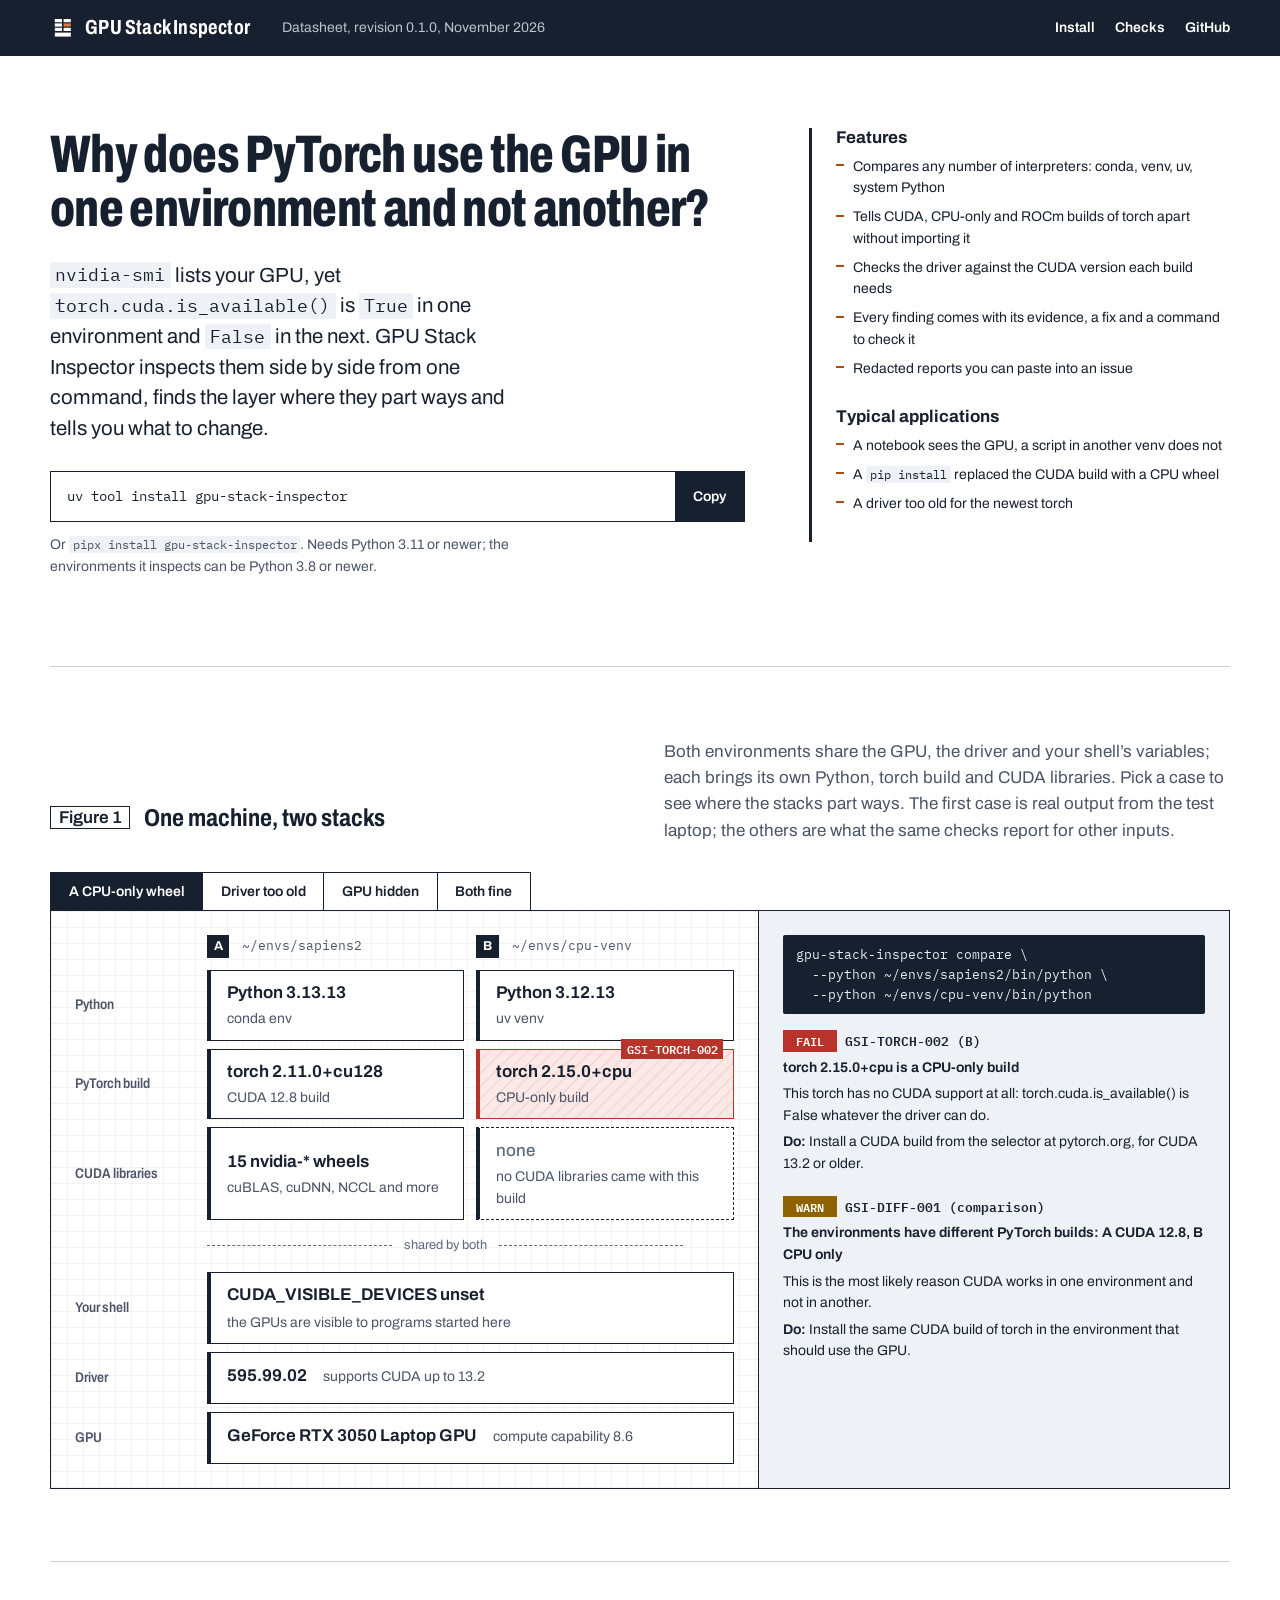
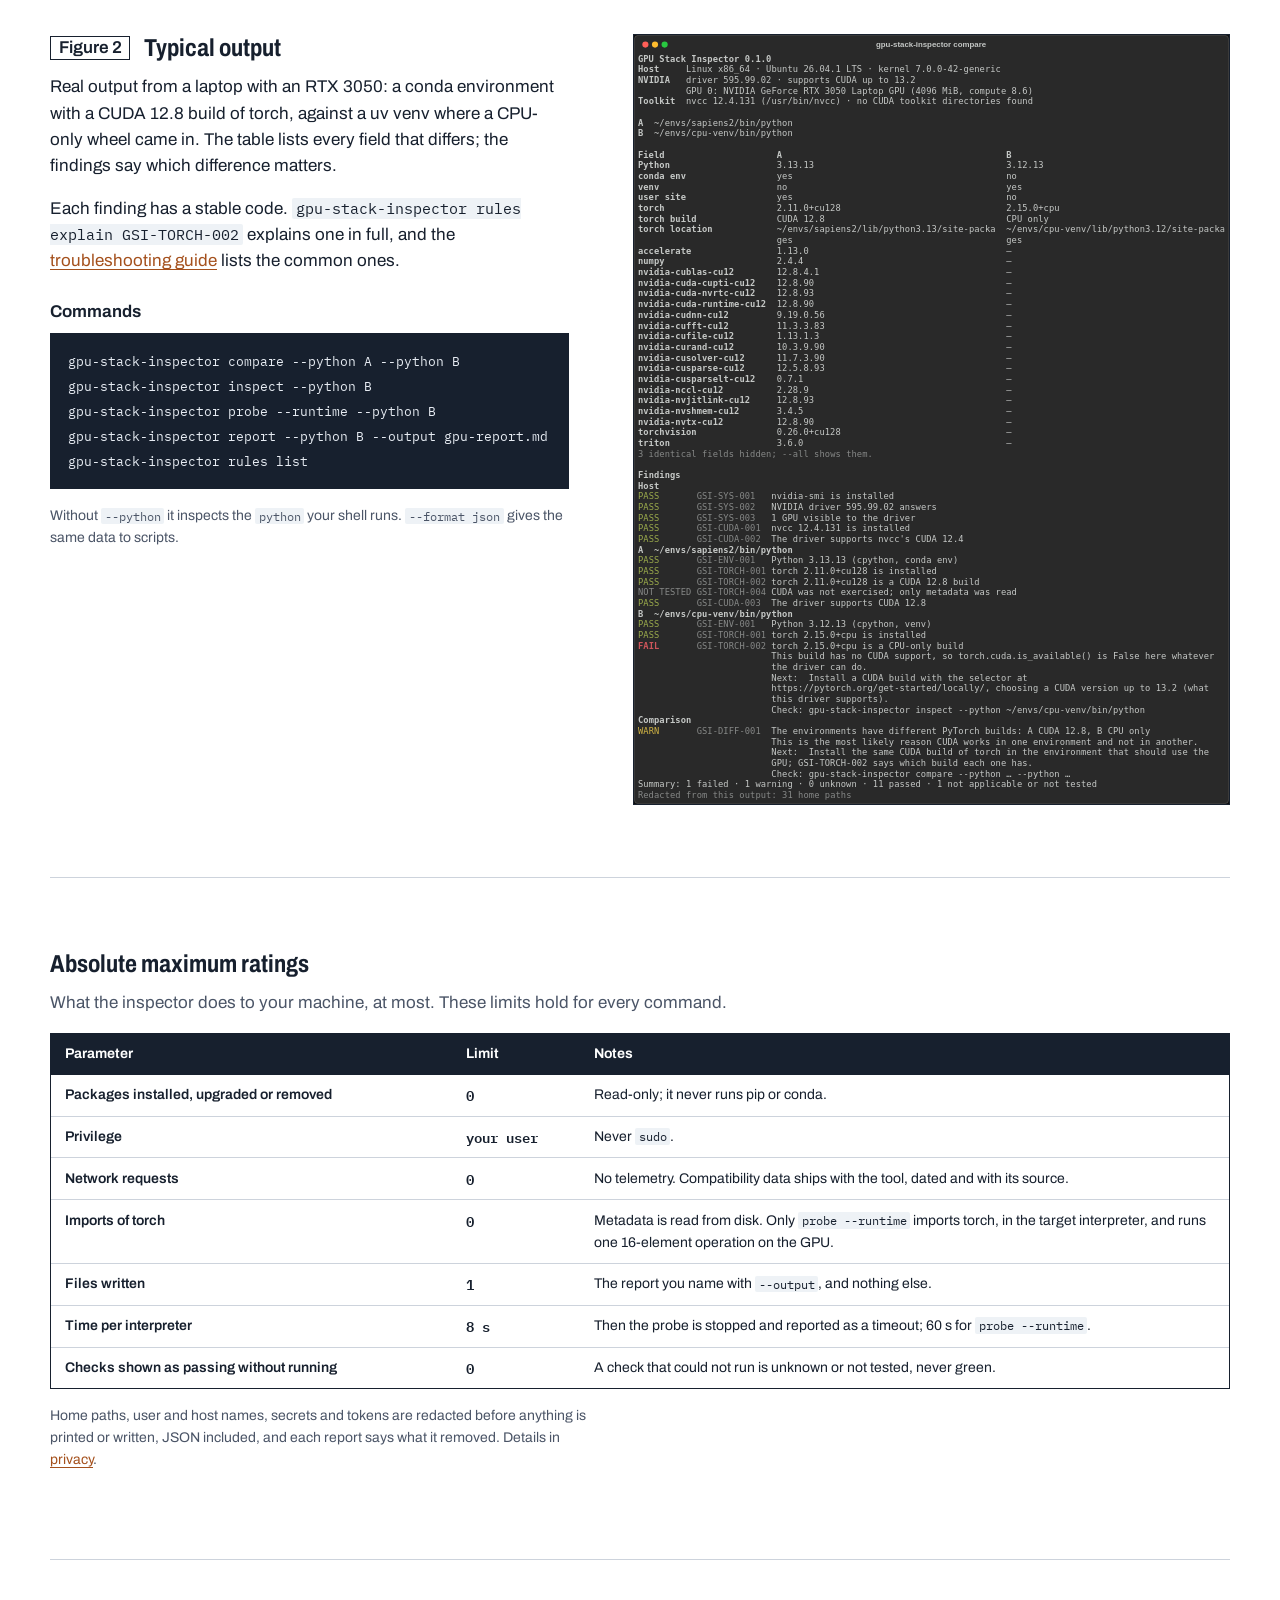
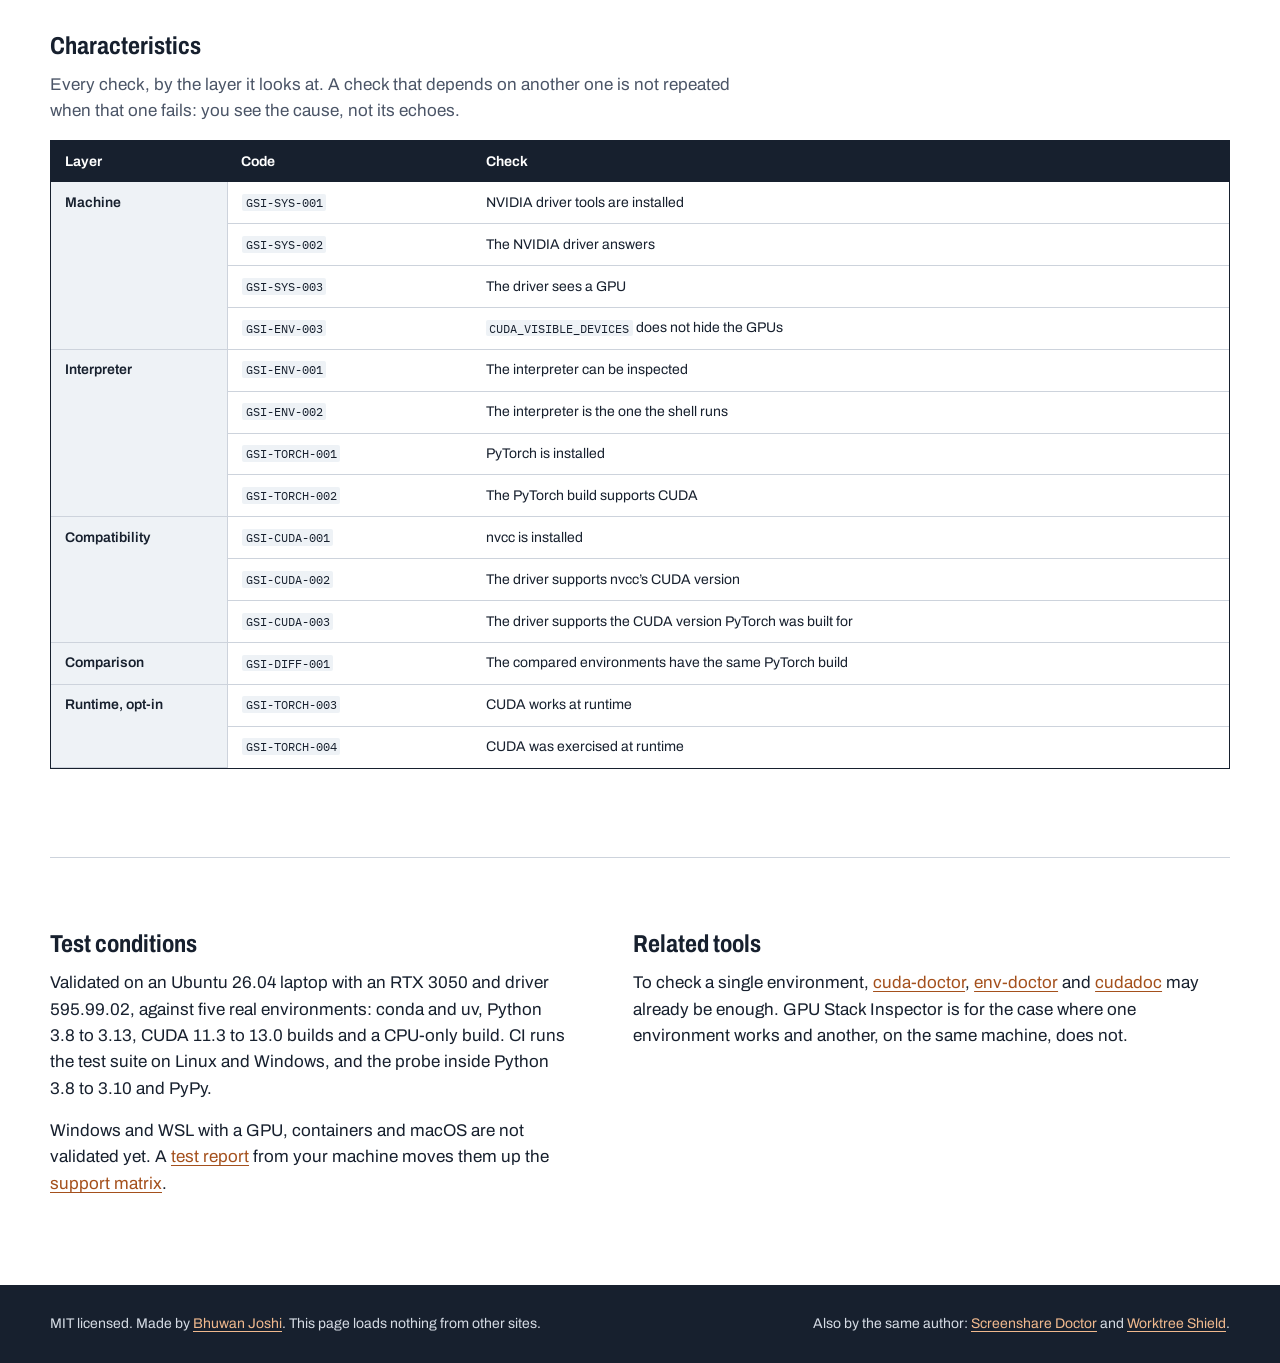
==== commit c78eaca5: "Install from PyPI 0.1.0 is on PyPI, so the README and the website install the published package inst" ====
--- a/site/index.html
+++ b/site/index.html
@@ -46,10 +46,10 @@
         <code>True</code> in one environment and <code>False</code> in the next. GPU Stack Inspector inspects them
         side by side from one command, finds the layer where they part ways and tells you what to change.</p>
       <div class="command" id="install">
-        <code id="install-command">uv tool install git+https://github.com/BhuwanJoshi-01/gpu-stack-inspector</code>
+        <code id="install-command">uv tool install gpu-stack-inspector</code>
         <button class="copy" type="button" data-copy="install-command">Copy</button>
       </div>
-      <p class="fine">Or <code>pipx install git+https://github.com/BhuwanJoshi-01/gpu-stack-inspector</code>.
+      <p class="fine">Or <code>pipx install gpu-stack-inspector</code>.
         Needs Python 3.11 or newer; the environments it inspects can be Python 3.8 or newer.</p>
     </div>
     <aside class="intro-side" aria-label="Summary">
